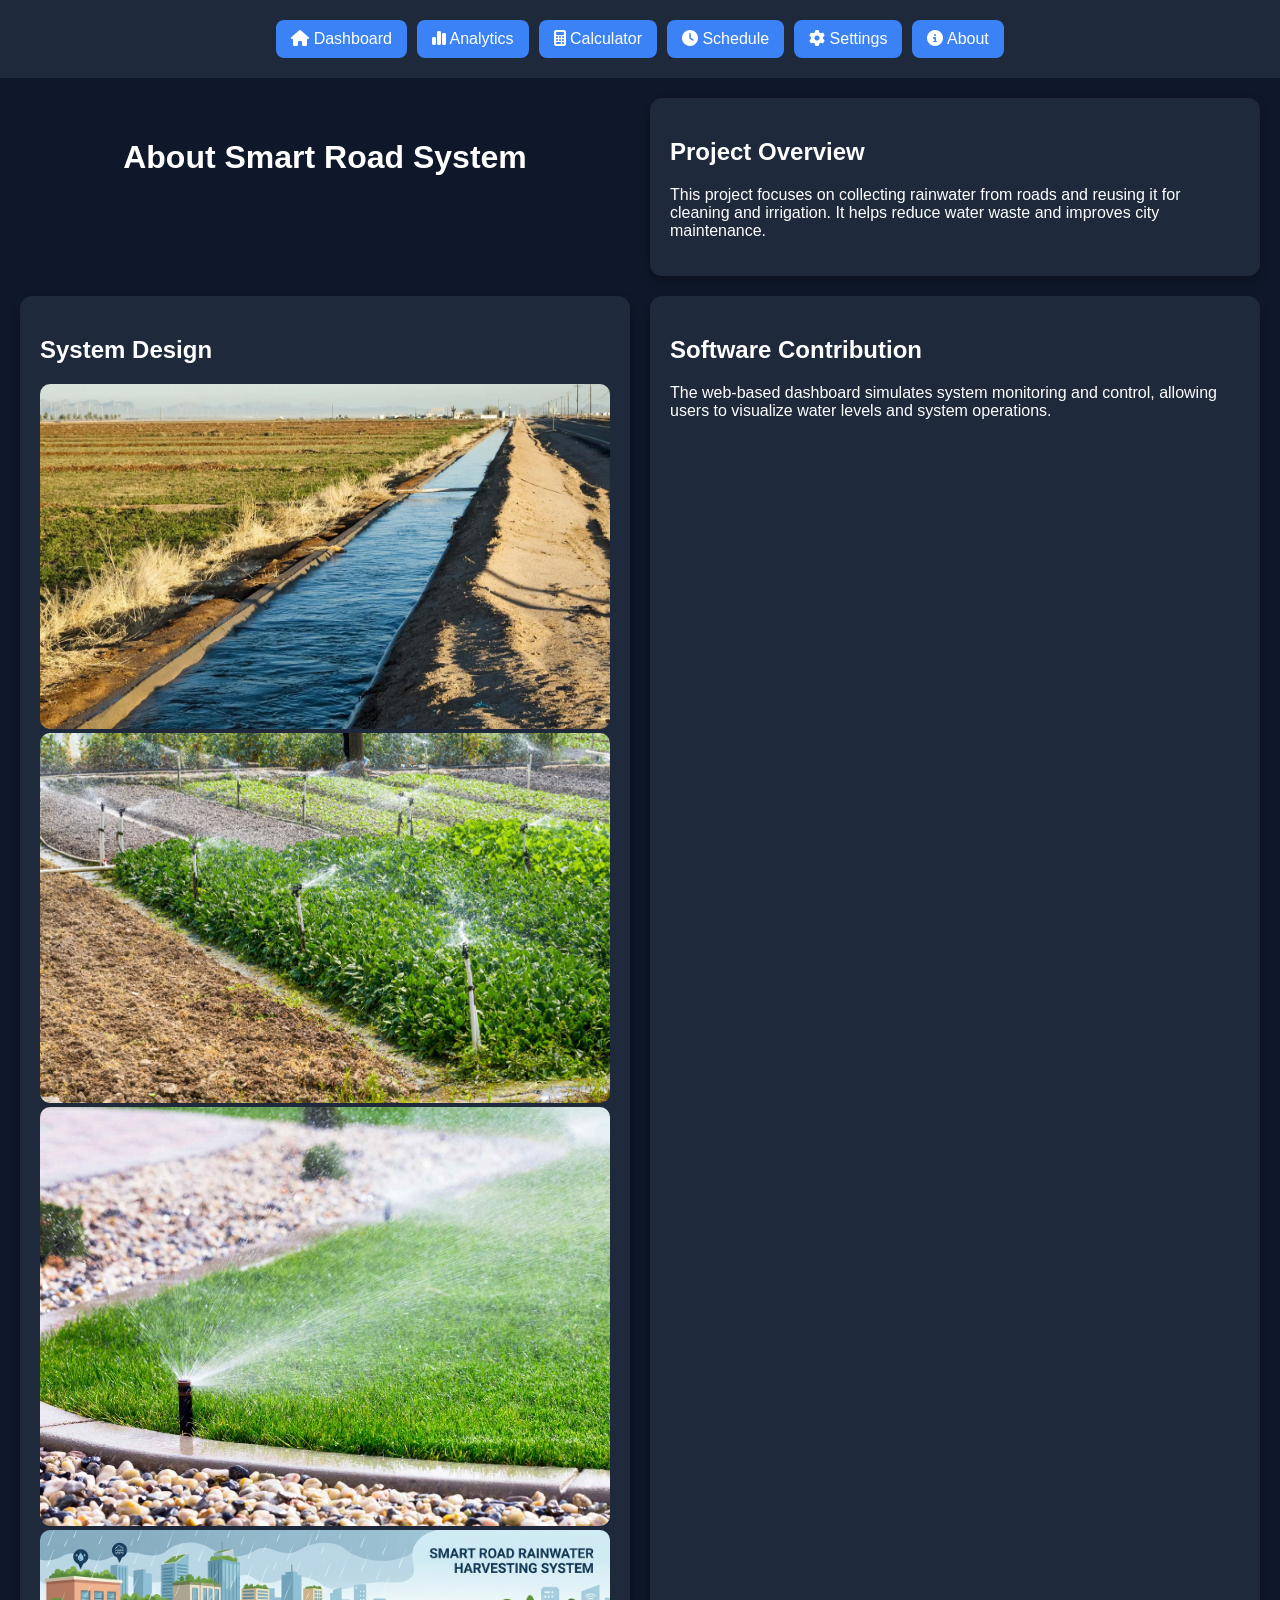
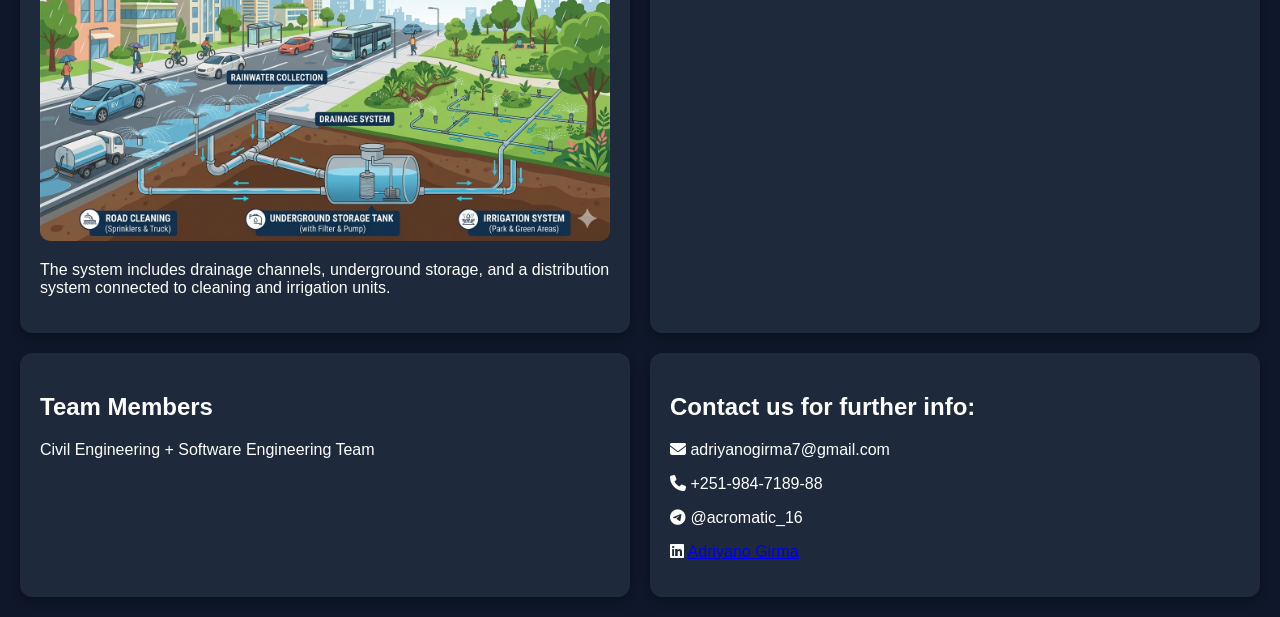
==== about.html @ 2e509e53 "Add new features and changes" ====
<!DOCTYPE html>
<html>
<head>
  <title>About</title>
  <link rel="stylesheet" href="css/style.css">
  <link rel="stylesheet" href="https://cdnjs.cloudflare.com/ajax/libs/font-awesome/6.5.0/css/all.min.css">
</head>

<body>
<nav class="navbar">
  <a href="index.html"><i class="fa-solid fa-house"></i> Dashboard</a>
  <a href="analytics.html"><i class="fa-solid fa-chart-simple"></i> Analytics</a>
  <a href="calculator.html"><i class="fa-solid fa-calculator"></i> Calculator</a>
  <a href="schedule.html"><i class="fa-solid fa-clock"></i> Schedule</a>
  <a href="settings.html"><i class="fa-solid fa-gear"></i> Settings</a>
  <a href="about.html"><i class="fa-solid fa-circle-info"></i> About</a>
</nav>
<!--<nav class="navbar">
  <a href="index.html">Dashboard</a>
  <a href="about.html">About</a>
</nav>-->

<div class="container">

  <h1>About Smart Road System</h1>

  <div class="box">
    <h2>Project Overview</h2>
    <p>
      This project focuses on collecting rainwater from roads and reusing it
      for cleaning and irrigation. It helps reduce water waste and improves
      city maintenance.
    </p>
  </div>

  <div class="box">
    <h2>System Design</h2>
    <img src="assets/drainage.png" width="100%" style="border-radius:10px;">
    <img src="assets/irrigation.png" width="100%" style="border-radius:10px;">
    <img src="assets/irrigation and cleaning.png" width="100%" style="border-radius:10px;">
    <img src="assets/Smartdiagram.png" width="100%" style="border-radius:10px;">
    <p>
      The system includes drainage channels, underground storage, and a
      distribution system connected to cleaning and irrigation units.
    </p>
  </div>

  <div class="box">
    <h2>Software Contribution</h2>
    <p>
      The web-based dashboard simulates system monitoring and control,
      allowing users to visualize water levels and system operations.
    </p>
  </div>

  <div class="box">
    <h2>Team Members</h2>
    <p>Civil Engineering + Software Engineering Team</p>
  </div>

  <div class="box">
    <h2>Contact us for further info:</h2>
  <p>
    <i class="fa-solid fa-envelope"></i> adriyanogirma7@gmail.com
  </p>

  <p>
    <i class="fa-solid fa-phone"></i> +251-984-7189-88
  </p>

  <p>
    <i class="fa-brands fa-telegram"></i> @acromatic_16
  </p>
  <p>
  <i class="fa-brands fa-linkedin"></i>
  <a href="blank" target="_blank">
    Adriyano Girma
  </a>
</p>
  </div>

</div>

</body>
</html>
---- css/style.css ----
body {
  font-family: Arial;
  background: #0f172a;
  color: white;
  margin: 0;
}

h1 {
  text-align: center;
  padding-top: 20px;
}

.subtitle {
  text-align: center;
  color: #94a3b8;
  margin-bottom: 20px;
}

.container {
  display: grid;
  grid-template-columns: repeat(2, 1fr);
  gap: 20px;
  padding: 20px;
}

.box {
  background: #1e293b;
  padding: 20px;
  border-radius: 12px;
}

button {
  padding: 10px;
  margin: 5px;
  border: none;
  border-radius: 8px;
  cursor: pointer;
  background: #3b82f6;
  color: white;
}

button:hover {
  background: #2563eb;
}

.status-on {
  color: #22c55e;
  font-weight: bold;
}

.status-off {
  color: #ef4444;
  font-weight: bold;
}

.bar-container {
  width: 100%;
  height: 20px;
  background: #333;
  border-radius: 10px;
  overflow: hidden;
}
.bar {
  height: 100%;
  width: 50%;
  background: green;
  transition: width 0.5s;
}
.center-page {
  display: flex;
  justify-content: center;
  align-items: center;
  height: 100vh;
}
.login-box {
  background: #1e293b;
  padding: 30px;
  border-radius: 12px;
  width: 320px;
  text-align: center;
}
.login-box input {
  width: 90%;
  padding: 10px;
  margin: 10px 0;
}
.login-box button {
  width: 100%;
  margin-top: 10px;
}
.navbar {
  display: flex;
  justify-content: center;
  background: #1e293b;
  padding: 15px;
}

.navbar a {
  background: #3b82f6;
  padding: 10px 15px;
  margin: 5px;
  border-radius: 8px;
  text-decoration: none;
  color: white;
}

.navbar a:hover {
  background: #2563eb;
}
.subtitle {
  text-align: center;
  color: #94a3b8;
  margin-bottom: 20px;
}

.box {
  background: #1e293b;
  padding: 20px;
  border-radius: 12px;
  box-shadow: 0 4px 10px rgba(0,0,0,0.3);
  transition: transform 0.2s;
}

.box:hover {
  transform: scale(1.02);
}
button {
  transition: 0.2s;
}

button:hover {
  transform: scale(1.05);
}
.footer {
  text-align: center;
  padding: 20px;
  background: #1e293b;
  margin-top: 30px;
  border-top: 2px solid #3b82f6;
}

.footer h3 {
  margin-bottom: 10px;
}

.footer p {
  margin: 5px 0;
  color: #cbd5f5;
}

.footer i {
  margin-right: 8px;
  color: #d1ddf1;
}
.footer p:hover {
  color: white;
}
.back-arrow:hover {
    transform: scale(1.1);
}

.back-arrow:active {
    transform: scale(0.95);
}

.arrow-pure::before {
    content: '';
    display: block;
    width: 20px;
    height: 0;
    border-left: 10px solid #333;
    border-top: 10px solid transparent;
    border-bottom: 10px solid transparent;
}
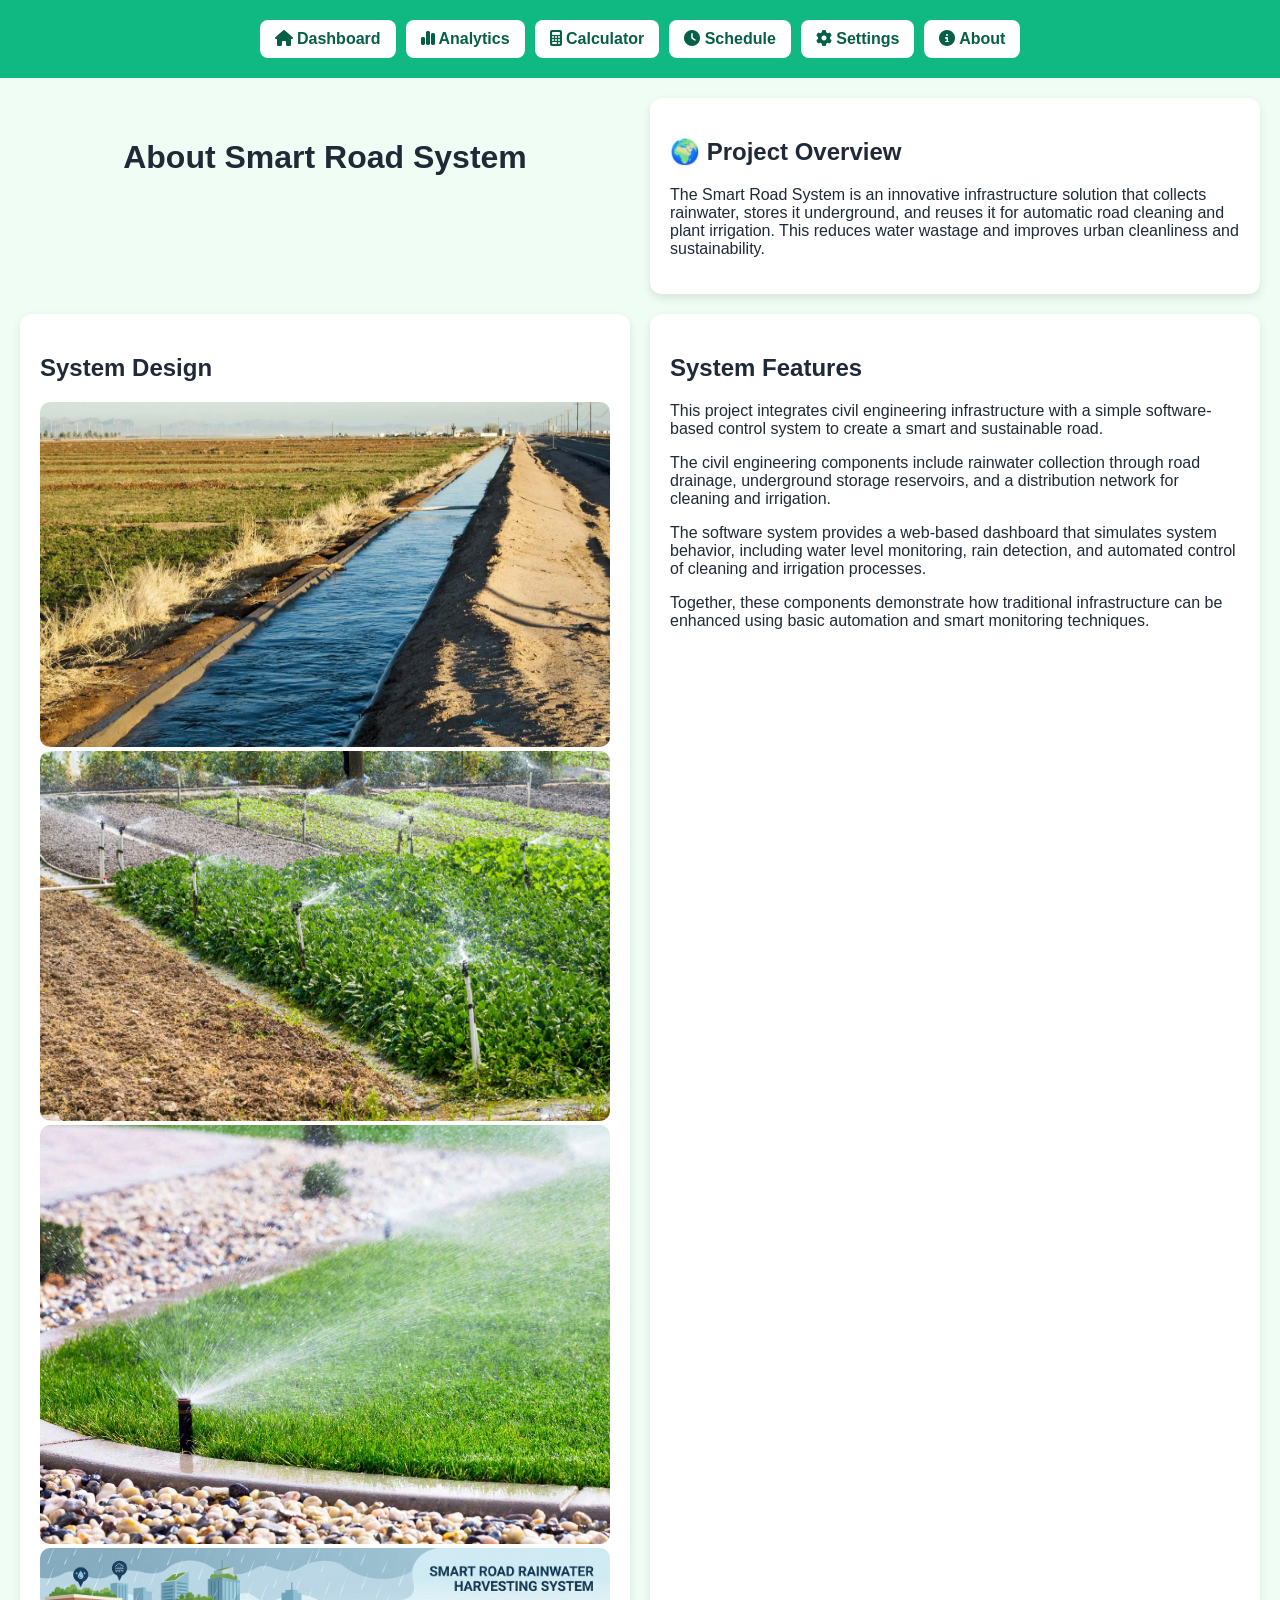
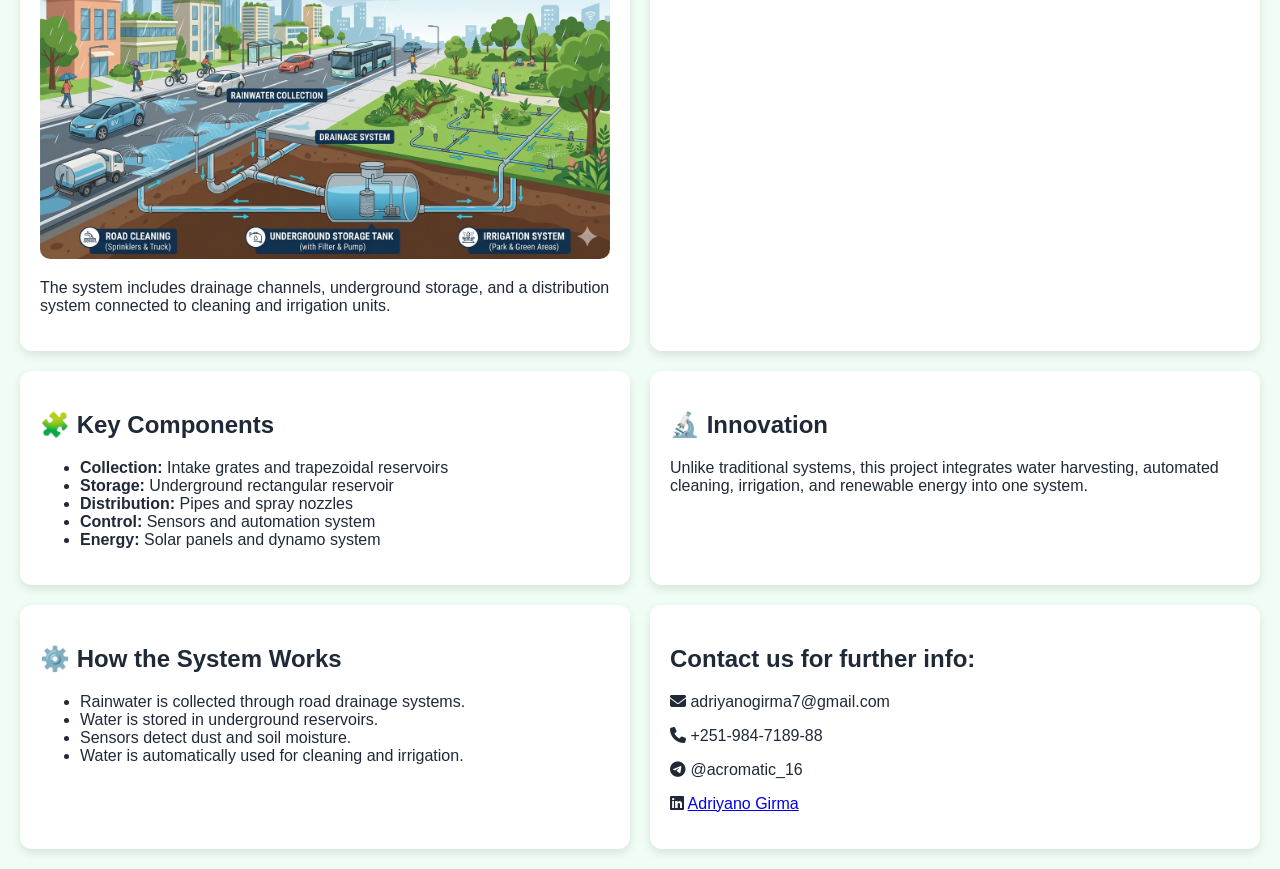
==== commit 51d5727a: "Added new smart road system pages and updated scripts" ====
--- a/about.html
+++ b/about.html
@@ -25,20 +25,24 @@
   <h1>About Smart Road System</h1>
 
   <div class="box">
-    <h2>Project Overview</h2>
-    <p>
-      This project focuses on collecting rainwater from roads and reusing it
-      for cleaning and irrigation. It helps reduce water waste and improves
-      city maintenance.
-    </p>
-  </div>
+  <h2>🌍 Project Overview</h2>
+  <p>
+    The Smart Road System is an innovative infrastructure solution that collects rainwater,
+    stores it underground, and reuses it for automatic road cleaning and plant irrigation.
+    This reduces water wastage and improves urban cleanliness and sustainability.
+  </p>
+</div>
 
   <div class="box">
     <h2>System Design</h2>
-    <img src="assets/drainage.png" width="100%" style="border-radius:10px;">
-    <img src="assets/irrigation.png" width="100%" style="border-radius:10px;">
-    <img src="assets/irrigation and cleaning.png" width="100%" style="border-radius:10px;">
-    <img src="assets/Smartdiagram.png" width="100%" style="border-radius:10px;">
+    <a href="drainage.html">
+  <img src="assets/drainage.png" width="100%" class="clickable-img"></a>
+    <a href="irrigation.html">
+  <img src="assets/irrigation.png" width="100%" style="border-radius:10px;" class="clickable-img"> </a>
+    <a href="cleaning.html">
+  <img src="assets/irrigation and cleaning.png" width="100%" style="border-radius:10px;" class="clickable-img"> </a>
+    <a href="system.html">
+  <img src="assets/Smartdiagram.png" width="100%" style="border-radius:10px;" class="clickable-img"> </a>
     <p>
       The system includes drainage channels, underground storage, and a
       distribution system connected to cleaning and irrigation units.
@@ -46,17 +50,55 @@
   </div>
 
   <div class="box">
-    <h2>Software Contribution</h2>
+    <h2>System Features</h2>
+  <p>
+    This project integrates civil engineering infrastructure with a simple
+    software-based control system to create a smart and sustainable road.
+<br></p>
+
+<p>
+    The civil engineering components include rainwater collection through
+    road drainage, underground storage reservoirs, and a distribution
+    network for cleaning and irrigation.<br></p>
+    
     <p>
-      The web-based dashboard simulates system monitoring and control,
-      allowing users to visualize water levels and system operations.
-    </p>
-  </div>
+    The software system provides a web-based dashboard that simulates
+    system behavior, including water level monitoring, rain detection,
+    and automated control of cleaning and irrigation processes.<br></p>
+    
+    <p>
+    Together, these components demonstrate how traditional infrastructure
+    can be enhanced using basic automation and smart monitoring techniques.<br>
+  </p>
+</div>
 
-  <div class="box">
-    <h2>Team Members</h2>
-    <p>Civil Engineering + Software Engineering Team</p>
-  </div>
+<div class="box">
+  <h2>🧩 Key Components</h2>
+  <ul>
+    <li><b>Collection:</b> Intake grates and trapezoidal reservoirs</li>
+    <li><b>Storage:</b> Underground rectangular reservoir</li>
+    <li><b>Distribution:</b> Pipes and spray nozzles</li>
+    <li><b>Control:</b> Sensors and automation system</li>
+    <li><b>Energy:</b> Solar panels and dynamo system</li>
+  </ul>
+</div>
+<div class="box">
+  <h2>🔬 Innovation</h2>
+  <p>
+    Unlike traditional systems, this project integrates water harvesting,
+    automated cleaning, irrigation, and renewable energy into one system.
+  </p>
+</div>
+
+<div class="box">
+  <h2>⚙️ How the System Works</h2>
+  <ul>
+    <li>Rainwater is collected through road drainage systems.</li>
+    <li>Water is stored in underground reservoirs.</li>
+    <li>Sensors detect dust and soil moisture.</li>
+    <li>Water is automatically used for cleaning and irrigation.</li>
+  </ul>
+</div>
 
   <div class="box">
     <h2>Contact us for further info:</h2>
--- a/css/style.css
+++ b/css/style.css
@@ -1,7 +1,158 @@
+/*body { 
+  font-family: Arial; 
+  background: #0f172a; 
+  color: white; 
+  margin: 0; 
+}
+h1 { 
+  text-align: center; 
+  padding-top: 20px; 
+} 
+.subtitle { 
+  text-align: center; 
+  color: #94a3b8; 
+  margin-bottom: 20px; 
+} 
+.container { 
+  display: grid; 
+  grid-template-columns: repeat(2, 1fr); 
+  gap: 20px; padding: 20px; 
+} 
+.box { 
+  background: #1e293b; 
+  padding: 20px; 
+  border-radius: 12px; 
+} 
+button { 
+  padding: 10px; 
+  margin: 5px; 
+  border: none; 
+  border-radius: 8px; 
+  cursor: pointer; 
+  background: #3b82f6; 
+  color: white; 
+} 
+button:hover { 
+  background: #2563eb; 
+} 
+.status-on { 
+  color: #22c55e; 
+  font-weight: bold; 
+} 
+.status-off { 
+  color: #ef4444; 
+  font-weight: bold; 
+} 
+.bar-container { 
+  width: 100%; 
+  height: 20px; 
+  background: #333; 
+  border-radius: 10px; 
+  overflow: hidden; 
+} 
+.bar { 
+  height: 100%; 
+  width: 50%; 
+  background: green; 
+  transition: width 0.5s; 
+} 
+.center-page { 
+  display: flex; 
+  justify-content: center; 
+  align-items: center; 
+  height: 100vh; 
+} 
+.login-box 
+{ background: #1e293b; 
+  padding: 30px; 
+  border-radius: 12px; 
+  width: 320px; 
+  text-align: center; 
+} 
+.login-box input { 
+  width: 90%; 
+  padding: 10px; 
+  margin: 10px 0; 
+} 
+.login-box button { 
+  width: 100%; 
+  margin-top: 10px; 
+} 
+.navbar { 
+  display: flex; 
+  justify-content: center; 
+  background: #1e293b; 
+  padding: 15px; 
+} 
+.navbar a { 
+  background: #3b82f6; 
+  padding: 10px 15px; 
+  margin: 5px; 
+  border-radius: 8px; 
+  text-decoration: none; 
+  color: white; 
+} 
+.navbar a:hover { 
+  background: #2563eb; 
+} 
+.subtitle { 
+  text-align: center; 
+  color: #94a3b8; 
+  margin-bottom: 20px; 
+} 
+.box { 
+  background: #1e293b; 
+  padding: 20px; 
+  border-radius: 12px; 
+  box-shadow: 0 4px 10px rgba(0,0,0,0.3); 
+  transition: transform 0.2s; 
+} 
+.box:hover { 
+  transform: scale(1.02); 
+} 
+button { 
+  transition: 0.2s; 
+} 
+button:hover { 
+  transform: scale(1.05); 
+} 
+.footer { 
+  text-align: center; 
+  padding: 20px; 
+  background: #1e293b; 
+  margin-top: 30px; 
+  border-top: 2px solid #3b82f6; 
+} 
+.footer h3 { 
+  margin-bottom: 10px; 
+} 
+.footer p { 
+  margin: 5px 0; 
+  color: #cbd5f5; 
+} 
+.footer i { 
+  margin-right: 8px; 
+  color: #d1ddf1; 
+} 
+.footer p:hover { 
+    color: white; 
+} 
+#backArrow { 
+    text-align: left; 
+    margin-bottom: 10px; 
+    color: #cbd5f5; 
+    font-size: 14px; 
+ }
+  #backArrow i { 
+    margin-right: 5px; 
+} 
+  #backArrow:hover { 
+    color: #3b82f6; 
+}*/
 body {
   font-family: Arial;
-  background: #0f172a;
-  color: white;
+  background: #f0fdf4; /* very light green */
+  color: #1f2937; /* dark text */
   margin: 0;
 }
 
@@ -12,10 +163,11 @@
 
 .subtitle {
   text-align: center;
-  color: #94a3b8;
+  color: #4b5563;
   margin-bottom: 20px;
 }
 
+/* ===== GRID ===== */
 .container {
   display: grid;
   grid-template-columns: repeat(2, 1fr);
@@ -23,120 +175,128 @@
   padding: 20px;
 }
 
+/* ===== CARDS ===== */
 .box {
-  background: #1e293b;
+  background: #ffffff;
   padding: 20px;
   border-radius: 12px;
-}
-
+  box-shadow: 0 4px 10px rgba(0,0,0,0.1);
+  transition: transform 0.2s;
+}
+
+.box:hover {
+  transform: scale(1.02);
+}
+/* ===== BUTTONS ===== */
 button {
   padding: 10px;
   margin: 5px;
   border: none;
   border-radius: 8px;
   cursor: pointer;
-  background: #3b82f6;
+  background: #10b981;
   color: white;
+  transition: 0.2s;
 }
 
 button:hover {
-  background: #2563eb;
-}
-
+  background: #059669;
+  transform: scale(1.05);
+}
+
+/* ===== STATUS ===== */
 .status-on {
-  color: #22c55e;
+  color: #16a34a;
   font-weight: bold;
 }
 
 .status-off {
-  color: #ef4444;
+  color: #dc2626;
   font-weight: bold;
 }
 
+/* ===== WATER BAR ===== */
 .bar-container {
   width: 100%;
   height: 20px;
-  background: #333;
+  background: #e5e7eb;
   border-radius: 10px;
   overflow: hidden;
 }
+
 .bar {
   height: 100%;
   width: 50%;
-  background: green;
+  background: #10b981;
   transition: width 0.5s;
 }
+
+/* ===== LOGIN PAGE ===== */
 .center-page {
   display: flex;
   justify-content: center;
   align-items: center;
   height: 100vh;
 }
+
+/* Login box */
 .login-box {
-  background: #1e293b;
+  background: #ffffff;
+  color: #1f2937;
   padding: 30px;
   border-radius: 12px;
   width: 320px;
   text-align: center;
-}
+  box-shadow: 0 4px 10px rgba(0,0,0,0.1);
+}
+
+/* Inputs */
 .login-box input {
   width: 90%;
   padding: 10px;
-  margin: 10px 0;
-}
+  margin: 8px 0;
+  border: 1px solid #10b981;
+  border-radius: 6px;
+}
+
+/* Login buttons */
 .login-box button {
-  width: 100%;
+  width: 95%;
   margin-top: 10px;
 }
+
+/* ===== NAVBAR ===== */
 .navbar {
   display: flex;
   justify-content: center;
-  background: #1e293b;
+  flex-wrap: wrap;
+  background: #10b981;
   padding: 15px;
 }
 
 .navbar a {
-  background: #3b82f6;
+  background: white;
   padding: 10px 15px;
   margin: 5px;
   border-radius: 8px;
   text-decoration: none;
+  color: #065f46;
+  font-weight: bold;
+  transition: 0.2s;
+}
+
+.navbar a:hover {
+  background: #d1fae5;
+  transform: scale(1.05);
+}
+
+/* ===== FOOTER ===== */
+.footer {
+  text-align: center;
+  padding: 20px;
+  background: #10b981;
+  margin-top: 30px;
   color: white;
-}
-
-.navbar a:hover {
-  background: #2563eb;
-}
-.subtitle {
-  text-align: center;
-  color: #94a3b8;
-  margin-bottom: 20px;
-}
-
-.box {
-  background: #1e293b;
-  padding: 20px;
-  border-radius: 12px;
-  box-shadow: 0 4px 10px rgba(0,0,0,0.3);
-  transition: transform 0.2s;
-}
-
-.box:hover {
-  transform: scale(1.02);
-}
-button {
-  transition: 0.2s;
-}
-
-button:hover {
-  transform: scale(1.05);
-}
-.footer {
-  text-align: center;
-  padding: 20px;
-  background: #1e293b;
-  margin-top: 30px;
-  border-top: 2px solid #3b82f6;
 }
 
 .footer h3 {
@@ -145,30 +305,67 @@
 
 .footer p {
   margin: 5px 0;
-  color: #cbd5f5;
 }
 
 .footer i {
   margin-right: 8px;
-  color: #d1ddf1;
-}
-.footer p:hover {
-  color: white;
-}
-.back-arrow:hover {
-    transform: scale(1.1);
-}
-
-.back-arrow:active {
-    transform: scale(0.95);
-}
-
-.arrow-pure::before {
-    content: '';
-    display: block;
-    width: 20px;
-    height: 0;
-    border-left: 10px solid #333;
-    border-top: 10px solid transparent;
-    border-bottom: 10px solid transparent;
+}
+
+/* ===== BACK BUTTON ===== */
+#backArrow {
+  width: 100%;
+  text-align: left;
+  margin-bottom: 10px;
+  color: #065f46;
+  font-size: 14px;
+  cursor: pointer;
+}
+
+#backArrow:hover {
+  color: #10b981;
+}
+/* LOGIN BACKGROUND */
+.login-bg {
+  background: linear-gradient(rgba(0,0,0,0.5), rgba(0,0,0,0.5)),
+  url('../assets/Plant.png');
+  background-size: cover;
+  background-position: center;
+}
+
+/* Center properly */
+.center-page, .login-bg {
+  display: flex;
+  justify-content: center;
+  align-items: center;
+  height: 100vh;
+}
+
+/* Improve login box */
+.login-box {
+  background: rgba(255,255,255,0.9);
+  color: #065f46;
+  padding: 30px;
+  border-radius: 15px;
+  width: 320px;
+  text-align: center;
+}
+
+/* Inputs vertical */
+.login-box input {
+  width: 100%;
+  display: block;
+  margin: 10px 0;
+}
+/* Clickable image hover effect */
+.clickable-img {
+  width: 100%;
+  border-radius: 10px;
+  transition: transform 0.3s ease, box-shadow 0.3s ease;
+  cursor: pointer;
+}
+
+/* Hover effect */
+.clickable-img:hover {
+  transform: scale(1.05);
+  box-shadow: 0 10px 25px rgba(0,0,0,0.4);
 }
